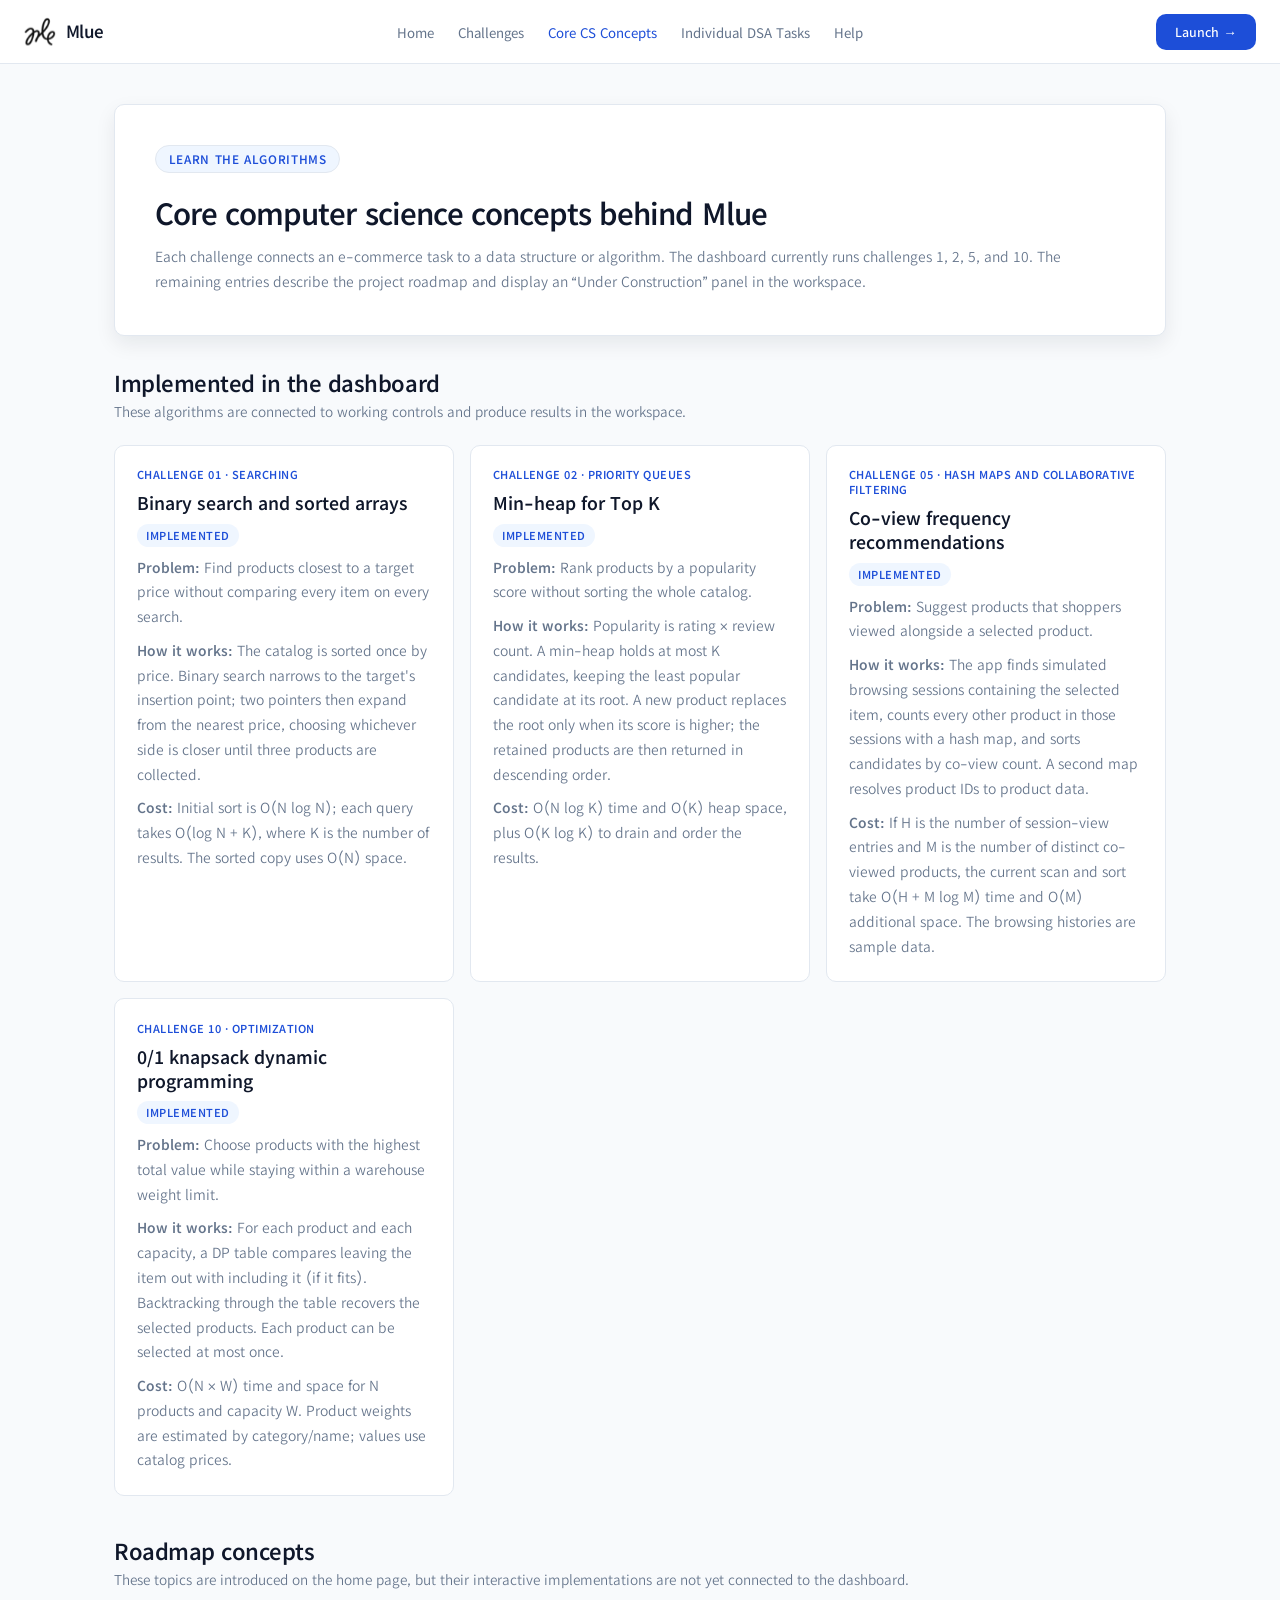
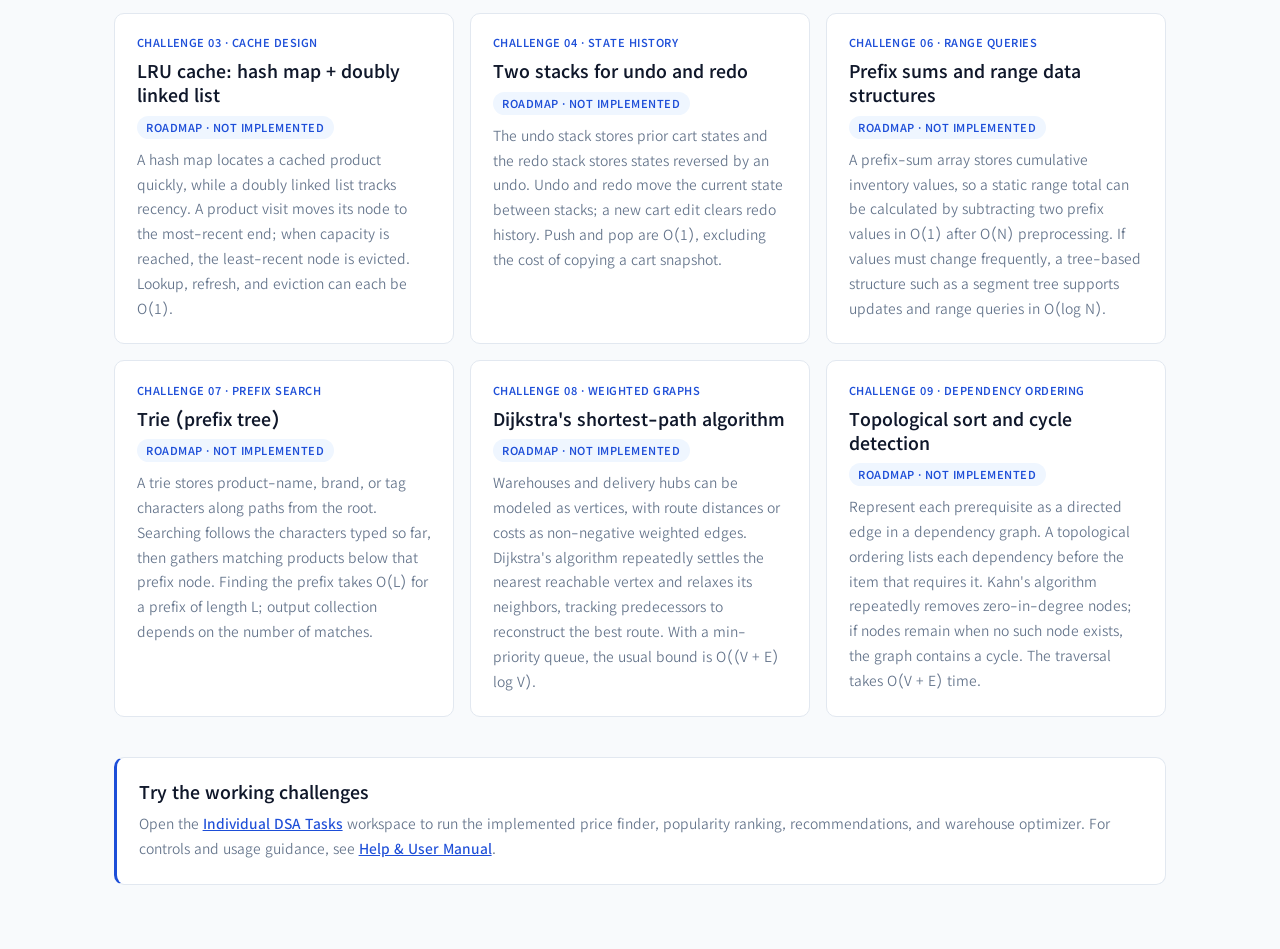
==== Mlue/coreConcept.html @ 13a2af2c "added some more stuff to make it better. like the core concept part, help, etc" ====
<!DOCTYPE html>
<html lang="en">
<head>
  <meta charset="UTF-8" />
  <meta name="viewport" content="width=device-width, initial-scale=1.0" />
  <meta name="description" content="Learn how data structures and algorithms support the Mlue e-commerce challenge dashboard." />
  <title>Core CS Concepts — Mlue</title>
  <link rel="stylesheet" href="css/style.css" />
  <link rel="stylesheet" href="css/styles.css" />
  <link rel="preconnect" href="https://fonts.googleapis.com">
  <link rel="preconnect" href="https://fonts.gstatic.com" crossorigin>
  <link href="https://fonts.googleapis.com/css2?family=Kedebideri:wght@400;500;600;700;800;900&display=swap" rel="stylesheet">
</head>
<body>
  <header class="app-header">
    <nav class="navbar">
      <div class="nav-brand">
        <span class="brand-icon">
          <svg width="34" height="31.2" viewBox="0 0 340 312" fill="none" xmlns="http://www.w3.org/2000/svg" xmlns:xlink="http://www.w3.org/1999/xlink">
            <rect width="340" height="312" fill="url(#pattern0_31_3)"/>
            <defs>
              <pattern id="pattern0_31_3" patternContentUnits="objectBoundingBox" width="1" height="1">
                <use xlink:href="#image0_31_3" transform="scale(0.00294118 0.00320513)"/>
              </pattern>
              <image id="image0_31_3" width="340" height="312" preserveAspectRatio="none" xlink:href="icons/logo.png"/>
            </defs>
          </svg>
        </span>
        <span class="brand-title">Mlue</span>
      </div>
      <ul class="nav-links">
        <li><a href="index.html" class="nav-link">Home</a></li>
        <li><a href="index.html#challenges-overview" class="nav-link">Challenges</a></li>
        <li><a href="coreConcept.html" class="nav-link active" aria-current="page">Core CS Concepts</a></li>
        <li><a href="index1.html" class="nav-link">Individual DSA Tasks</a></li>
        <li><a href="help.html" class="nav-link">Help</a></li>
      </ul>
      <div class="nav-actions">
        <a href="index1.html" class="btn-primary get-started-cta-nav">Launch →</a>
      </div>
    </nav>
  </header>

  <main class="info-page">
    <section class="info-hero">
      <span class="hero-badge">Learn the algorithms</span>
      <h1>Core computer science concepts behind Mlue</h1>
      <p>
        Each challenge connects an e-commerce task to a data structure or algorithm.
        The dashboard currently runs challenges 1, 2, 5, and 10. The remaining entries
        describe the project roadmap and display an “Under Construction” panel in the workspace.
      </p>
    </section>

    <section class="info-section">
      <div class="section-heading-wrap">
        <h2>Implemented in the dashboard</h2>
        <p>These algorithms are connected to working controls and produce results in the workspace.</p>
      </div>
      <div class="info-grid">
        <article class="info-card concept-card">
          <span class="concept-number">Challenge 01 · Searching</span>
          <h2>Binary search and sorted arrays</h2>
          <span class="status-tag">Implemented</span>
          <p><strong>Problem:</strong> Find products closest to a target price without comparing every item on every search.</p>
          <p><strong>How it works:</strong> The catalog is sorted once by price. Binary search narrows to the target's insertion point; two pointers then expand from the nearest price, choosing whichever side is closer until three products are collected.</p>
          <p><strong>Cost:</strong> Initial sort is O(N log N); each query takes O(log N + K), where K is the number of results. The sorted copy uses O(N) space.</p>
        </article>

        <article class="info-card concept-card">
          <span class="concept-number">Challenge 02 · Priority queues</span>
          <h2>Min-heap for Top K</h2>
          <span class="status-tag">Implemented</span>
          <p><strong>Problem:</strong> Rank products by a popularity score without sorting the whole catalog.</p>
          <p><strong>How it works:</strong> Popularity is rating × review count. A min-heap holds at most K candidates, keeping the least popular candidate at its root. A new product replaces the root only when its score is higher; the retained products are then returned in descending order.</p>
          <p><strong>Cost:</strong> O(N log K) time and O(K) heap space, plus O(K log K) to drain and order the results.</p>
        </article>

        <article class="info-card concept-card">
          <span class="concept-number">Challenge 05 · Hash maps and collaborative filtering</span>
          <h2>Co-view frequency recommendations</h2>
          <span class="status-tag">Implemented</span>
          <p><strong>Problem:</strong> Suggest products that shoppers viewed alongside a selected product.</p>
          <p><strong>How it works:</strong> The app finds simulated browsing sessions containing the selected item, counts every other product in those sessions with a hash map, and sorts candidates by co-view count. A second map resolves product IDs to product data.</p>
          <p><strong>Cost:</strong> If H is the number of session-view entries and M is the number of distinct co-viewed products, the current scan and sort take O(H + M log M) time and O(M) additional space. The browsing histories are sample data.</p>
        </article>

        <article class="info-card concept-card">
          <span class="concept-number">Challenge 10 · Optimization</span>
          <h2>0/1 knapsack dynamic programming</h2>
          <span class="status-tag">Implemented</span>
          <p><strong>Problem:</strong> Choose products with the highest total value while staying within a warehouse weight limit.</p>
          <p><strong>How it works:</strong> For each product and each capacity, a DP table compares leaving the item out with including it (if it fits). Backtracking through the table recovers the selected products. Each product can be selected at most once.</p>
          <p><strong>Cost:</strong> O(N × W) time and space for N products and capacity W. Product weights are estimated by category/name; values use catalog prices.</p>
        </article>
      </div>
    </section>

    <section class="info-section">
      <div class="section-heading-wrap">
        <h2>Roadmap concepts</h2>
        <p>These topics are introduced on the home page, but their interactive implementations are not yet connected to the dashboard.</p>
      </div>
      <div class="info-grid">
        <article class="info-card concept-card">
          <span class="concept-number">Challenge 03 · Cache design</span>
          <h2>LRU cache: hash map + doubly linked list</h2>
          <span class="status-tag">Roadmap · Not implemented</span>
          <p>A hash map locates a cached product quickly, while a doubly linked list tracks recency. A product visit moves its node to the most-recent end; when capacity is reached, the least-recent node is evicted. Lookup, refresh, and eviction can each be O(1).</p>
        </article>

        <article class="info-card concept-card">
          <span class="concept-number">Challenge 04 · State history</span>
          <h2>Two stacks for undo and redo</h2>
          <span class="status-tag">Roadmap · Not implemented</span>
          <p>The undo stack stores prior cart states and the redo stack stores states reversed by an undo. Undo and redo move the current state between stacks; a new cart edit clears redo history. Push and pop are O(1), excluding the cost of copying a cart snapshot.</p>
        </article>

        <article class="info-card concept-card">
          <span class="concept-number">Challenge 06 · Range queries</span>
          <h2>Prefix sums and range data structures</h2>
          <span class="status-tag">Roadmap · Not implemented</span>
          <p>A prefix-sum array stores cumulative inventory values, so a static range total can be calculated by subtracting two prefix values in O(1) after O(N) preprocessing. If values must change frequently, a tree-based structure such as a segment tree supports updates and range queries in O(log N).</p>
        </article>

        <article class="info-card concept-card">
          <span class="concept-number">Challenge 07 · Prefix search</span>
          <h2>Trie (prefix tree)</h2>
          <span class="status-tag">Roadmap · Not implemented</span>
          <p>A trie stores product-name, brand, or tag characters along paths from the root. Searching follows the characters typed so far, then gathers matching products below that prefix node. Finding the prefix takes O(L) for a prefix of length L; output collection depends on the number of matches.</p>
        </article>

        <article class="info-card concept-card">
          <span class="concept-number">Challenge 08 · Weighted graphs</span>
          <h2>Dijkstra's shortest-path algorithm</h2>
          <span class="status-tag">Roadmap · Not implemented</span>
          <p>Warehouses and delivery hubs can be modeled as vertices, with route distances or costs as non-negative weighted edges. Dijkstra's algorithm repeatedly settles the nearest reachable vertex and relaxes its neighbors, tracking predecessors to reconstruct the best route. With a min-priority queue, the usual bound is O((V + E) log V).</p>
        </article>

        <article class="info-card concept-card">
          <span class="concept-number">Challenge 09 · Dependency ordering</span>
          <h2>Topological sort and cycle detection</h2>
          <span class="status-tag">Roadmap · Not implemented</span>
          <p>Represent each prerequisite as a directed edge in a dependency graph. A topological ordering lists each dependency before the item that requires it. Kahn's algorithm repeatedly removes zero-in-degree nodes; if nodes remain when no such node exists, the graph contains a cycle. The traversal takes O(V + E) time.</p>
        </article>
      </div>
    </section>

    <section class="info-card info-callout">
      <h2>Try the working challenges</h2>
      <p>Open the <a href="index1.html">Individual DSA Tasks</a> workspace to run the implemented price finder, popularity ranking, recommendations, and warehouse optimizer. For controls and usage guidance, see <a href="help.html">Help &amp; User Manual</a>.</p>
    </section>
  </main>
</body>
</html>
---- Mlue/css/style.css ----
.nav-action-btn,
.btn-primary {
  color: var(--button);
}

/* --------------------------------------------------------------------------
   11. Get Started / Landing Page Styles
   -------------------------------------------------------------------------- */
.landing-container {
  max-width: 1200px;
  margin: 2.5rem auto 4rem;
  padding: 0 1.5rem;
  display: flex;
  flex-direction: column;
  gap: 3.5rem;
}

/* Hero Section */
.hero-card {
  background: var(--white);
  border: var(--surface-border);
  border-radius: var(--radius);
  padding: 3.5rem 2.5rem;
  text-align: center;
  box-shadow: var(--shadow);
  display: flex;
  flex-direction: column;
  align-items: center;
}

.hero-badge {
  background: var(--button-bg);
  color: var(--button);
  font-size: 0.8rem;
  font-weight: 700;
  padding: 0.3rem 0.8rem;
  border-radius: 9999px;
  border: var(--surface-border);
  text-transform: uppercase;
  letter-spacing: 0.05em;
  margin-bottom: 1.25rem;
}

.hero-title {
  font-size: 2.35rem;
  font-weight: 800;
  color: var(--text);
  line-height: 1.25;
  max-width: 820px;
  letter-spacing: -0.03em;
  margin-bottom: 1.25rem;
}

.hero-subtitle {
  font-size: 1.05rem;
  line-height: 1.6;
  color: var(--light-text);
  max-width: 720px;
  margin-bottom: 2rem;
}

.hero-cta-group {
  display: flex;
  gap: 1rem;
  flex-wrap: wrap;
  justify-content: center;
  margin-bottom: 2.5rem;
}

.hero-btn {
  display: inline-flex;
  align-items: center;
  justify-content: center;
  text-decoration: none;
  font-size: 0.95rem;
  padding: 0.75rem 1.5rem;
}

.btn-secondary {
  background: var(--white);
  border: 1px solid var(--border);
  color: var(--dark-text);
  border-radius: var(--radius);
  font-weight: 600;
  transition: all 0.15s ease;
}

.btn-secondary:hover {
  background: var(--background);
  border-color: var(--border);
}

.get-started-cta-nav {
  text-decoration: none;
  font-size: 0.85rem;
  padding: 0.45rem 0.9rem;
}

/* Stats Row */
.hero-stats-row {
  display: flex;
  align-items: center;
  justify-content: center;
  gap: 2rem;
  padding-top: 2rem;
  border-top: var(--surface-border);
  width: 100%;
  max-width: 600px;
}

.stat-item {
  display: flex;
  flex-direction: column;
  gap: 0.2rem;
}

.stat-num {
  font-size: 1.5rem;
  font-weight: 800;
  color: var(--button);
}

.stat-label {
  font-size: 0.75rem;
  font-weight: 600;
  text-transform: uppercase;
  letter-spacing: 0.04em;
  color: var(--light-text);
}

.stat-divider {
  width: 1px;
  height: 35px;
  background-color: var(--border);
}

/* Section Headings */
.section-heading-wrap {
  margin-bottom: 1.5rem;
}

.section-heading-wrap h2 {
  font-size: 1.5rem;
  color: var(--text);
  letter-spacing: -0.02em;
}

.section-heading-wrap p {
  font-size: 0.92rem;
  color: var(--light-text);
  margin-top: 0.25rem;
}

/* Principles Grid */
.principles-grid {
  display: grid;
  grid-template-columns: repeat(auto-fit, minmax(280px, 1fr));
  gap: 1.25rem;
}

.principle-card {
  background: var(--white);
  border-left: 3px solid var(--button);
  border-radius: var(--radius);
  padding: 1.5rem;
  position: relative;
}

.principle-num {
  font-size: 0.85rem;
  font-weight: 700;
  color: var(--button);
  margin-bottom: 0.6rem;
}

.principle-card h3 {
  font-size: 1.05rem;
  color: var(--text);
  margin-bottom: 0.5rem;
}

.principle-card p {
  font-size: 0.88rem;
  line-height: 1.55;
  color: var(--light-text);
}

/* Challenge Preview Grid */
.challenge-preview-grid {
  display: grid;
  grid-template-columns: repeat(auto-fit, minmax(260px, 1fr));
  gap: 1rem;
}

.preview-card {
  background: var(--white);
  border: var(--surface-border);
  border-radius: var(--radius);
  padding: 1.2rem;
  display: flex;
  flex-direction: column;
  gap: 0.5rem;
  transition: transform 0.15s ease, border-color 0.15s ease;
}

.preview-card:hover {
  transform: translateY(-2px);
  border-color: var(--button);
}

.preview-top {
  display: flex;
  justify-content: space-between;
  align-items: center;
}

.preview-index {
  font-size: 0.75rem;
  font-weight: 700;
  color: var(--light-text);
}

.preview-badge {
  font-size: 0.72rem;
  font-weight: 600;
  background: var(--background);
  color: var(--dark-text);
  padding: 0.15rem 0.5rem;
  border-radius: 4px;
  border: var(--surface-border);
}

.preview-card h4 {
  font-size: 0.95rem;
  color: var(--text);
  margin-top: 0.1rem;
}

.preview-card p {
  font-size: 0.82rem;
  color: var(--light-text);
  line-height: 1.45;
}

/* Banner CTA */
.banner-cta {
  background: var(--white);
  border: var(--surface-border);
  border-radius: var(--radius);
  padding: 3rem 2rem;
  text-align: center;
  box-shadow: var(--shadow);
  display: flex;
  flex-direction: column;
  align-items: center;
  gap: 1rem;
}

.banner-cta h2 {
  font-size: 1.7rem;
  letter-spacing: -0.02em;
}

.banner-cta p {
  color: var(--light-text);
  max-width: 580px;
  font-size: 0.95rem;
  margin-bottom: 0.5rem;
}

#challenges-overview {
  scroll-margin-top: 6rem;
}

/* --------------------------------------------------------------------------
   12. Help & Core Concepts Pages
   -------------------------------------------------------------------------- */
.info-page {
  max-width: 1100px;
  margin: 2.5rem auto 4rem;
  padding: 0 1.5rem;
  user-select: text;
}

.info-hero {
  background: var(--white);
  border: var(--surface-border);
  border-radius: var(--radius);
  box-shadow: var(--shadow);
  padding: 2.5rem;
  margin-bottom: 2rem;
}

.info-hero .hero-badge {
  display: inline-block;
}

.info-hero h1 {
  max-width: 800px;
  font-size: 2rem;
  line-height: 1.25;
  letter-spacing: -0.03em;
  margin-bottom: 0.75rem;
}

.info-hero p,
.info-card p,
.info-card li {
  color: var(--light-text);
  font-size: 0.94rem;
  line-height: 1.65;
}

.info-section {
  margin-bottom: 2.5rem;
  scroll-margin-top: 6rem;
}

.info-grid {
  display: grid;
  grid-template-columns: repeat(auto-fit, minmax(260px, 1fr));
  gap: 1rem;
}

.info-card {
  background: var(--white);
  border: var(--surface-border);
  border-radius: var(--radius);
  padding: 1.35rem;
}

.info-card h2,
.info-card h3 {
  color: var(--text);
  font-size: 1.05rem;
  margin-bottom: 0.55rem;
}

.info-card h2 {
  font-size: 1.2rem;
}

.info-card ul,
.info-card ol {
  padding-left: 1.25rem;
  margin-top: 0.55rem;
}

.info-card li + li {
  margin-top: 0.35rem;
}

.concept-card {
  display: flex;
  flex-direction: column;
  gap: 0.55rem;
}

.concept-card h2 {
  margin: 0;
}

.concept-number,
.status-tag {
  color: var(--button);
  font-size: 0.75rem;
  font-weight: 700;
  letter-spacing: 0.04em;
  text-transform: uppercase;
}

.status-tag {
  align-self: flex-start;
  background: var(--button-bg);
  border-radius: 9999px;
  padding: 0.25rem 0.6rem;
}

.info-card code {
  color: var(--text);
  font-size: 0.88rem;
  font-weight: 600;
}

.info-card a {
  color: var(--button);
  font-weight: 600;
}

.info-callout {
  border-left: 3px solid var(--button);
}

@media (max-width: 600px) {
  .hero-title {
    font-size: 1.8rem;
  }
  .hero-stats-row {
    flex-direction: column;
    gap: 1rem;
  }
  .stat-divider {
    display: none;
  }

  .info-page {
    margin-top: 1.5rem;
    padding: 0 1rem;
  }

  .info-hero {
    padding: 1.5rem;
  }

  .info-hero h1 {
    font-size: 1.65rem;
  }
}
---- Mlue/css/styles.css ----
/* ==========================================================================
   TABLE OF CONTENTS
   --------------------------------------------------------------------------
   1. Design System & Variables
   2. Base & Reset
   3. Global Header & Navigation (.app-header, .nav-brand, .brand-icon)
   4. Page Layout (.main-content)
   5. Challenge Switcher Sidebar (.challenge-sidebar, .challenge-tabs)
   6. Workspace Area & General UI Components
      - Workspace Shell (.workspace-area, .panel-header)
      - Form Elements & Search Bars (.search-bar-card, .btn-primary)
      - Product Display Grid & Cards (.product-grid, .product-card)
   7. DSA Explanation Accordion & Complexity Tables
   8. Feature-Specific Components
      - Top K Popular Feature (.popular-card, .rank-badge)
      - Personalized Recommendations (.rec-card, .searchable-select-wrapper)
      - Empty & Placeholder States (.empty-state-card)
   9. Helper & Utility Classes (.hidden)
   10. Media Queries / Responsiveness
   ========================================================================== */

/* --------------------------------------------------------------------------
   1. Design System & Variables
   -------------------------------------------------------------------------- */
:root {
  /* Button and hover */
  --button: #1d4ed8;
  --button-bg: #eff6ff;

  /* Text of 3 types */
  --text: #0f172a;
  --dark-text: #334155;
  --light-text: #64748b;

  /* Main Background */
  --background: #f8fafc;

  /* Card, Form, and Border */
  --white: #ffffff;
  --border: #e2e8f0;
  --card-border: #bfdbfe;

  --surface-border: 1px solid var(--border);
  --radius: 10px;
  --shadow: 0 8px 20px rgba(15, 23, 42, 0.08);
}

/* --------------------------------------------------------------------------
   2. Base & Reset
   -------------------------------------------------------------------------- */
* {
  box-sizing: border-box;
  margin: 0;
  padding: 0;
}

body,
button,
input,
select,
textarea {
  user-select: none;
  font-family: 'Kedebideri', sans-serif;
}

body {
  background-color: var(--background);
  color: var(--text);
  min-height: 100vh;
}

/* --------------------------------------------------------------------------
   3. Global Header & Navigation
   -------------------------------------------------------------------------- */
.app-header {
  position: sticky;
  top: 0;
  z-index: 100;
  background-color: var(--white);
  border-bottom: 1px solid var(--border);
}

.navbar {
  max-width: 1400px;
  margin: 0 auto;
  display: flex;
  align-items: center;
  justify-content: space-between;
  padding: 0.85rem 1.5rem;
}

/* Brand & Logo styling */
.nav-brand {
  display: flex;
  align-items: center;
  gap: 0.6rem;
  font-weight: 700;
  font-size: 1.15rem;
}

.brand-icon {
  display: inline-flex;
  align-items: center;
  justify-content: center;
}

/* Constrain and scale the brand logo SVG smoothly */
.brand-icon svg {
  display: block;
  width: 32px;
  height: auto;
  max-height: 32px;
}

.brand-title {
  color: var(--text);
  letter-spacing: -0.02em;
}

/* Navigation links */
.nav-links {
  display: flex;
  list-style: none;
  gap: 1.5rem;
}

.nav-link {
  text-decoration: none;
  color: var(--light-text);
  font-weight: 500;
  font-size: 0.9rem;
  transition: color 0.2s;
}

.nav-link:hover,
.nav-link.active {
  color: var(--button);
  transition: all 0.15s ease-in-out;
}

/* Right-side cart button & notification badge */
.nav-actions {
  display: flex;
  align-items: center;
}

.nav-action-btn,
.btn-primary {
  border-radius: var(--radius);
  font-weight: 600;
  cursor: pointer;
  font-family: inherit;
}

.nav-action-btn {
  background: var(--button-bg);
  border: var(--surface-border);
  padding: 0.45rem 0.8rem;
  display: flex;
  align-items: center;
  gap: 0.4rem;
}

.badge {
  background: var(--button);
  color: white;
  font-size: 0.75rem;
  padding: 0.1rem 0.4rem;
  border-radius: 9999px;
}

/* --------------------------------------------------------------------------
   4. Page Layout
   -------------------------------------------------------------------------- */
.main-content {
  max-width: 1400px;
  margin: 1.5rem auto;
  padding: 0 1.5rem;
  display: grid;
  grid-template-columns: 260px 1fr;
  gap: 2rem;
  align-items: start;
}

/* --------------------------------------------------------------------------
   5. Challenge Switcher Sidebar
   -------------------------------------------------------------------------- */
.challenge-sidebar,
.workspace-area {
  background: var(--white);
  border: var(--surface-border);
  border-radius: var(--radius);
}

.challenge-sidebar {
  padding: 1rem;
}

.challenge-switcher-header {
  display: flex;
  justify-content: space-between;
  align-items: center;
  margin-bottom: 0.85rem;
}

.switcher-label {
  font-weight: 700;
  font-size: 0.85rem;
  text-transform: uppercase;
  color: var(--light-text);
  letter-spacing: 0.04em;
}

.progress-pill {
  font-size: 0.75rem;
  background: var(--background);
  padding: 0.15rem 0.5rem;
  border-radius: var(--radius);
  border: 1px solid var(--border);
}

.challenge-tabs {
  display: flex;
  flex-direction: column;
  gap: 0.35rem;
}

.challenge-pill {
  display: flex;
  align-items: center;
  gap: 0.75rem;
  width: 100%;
  padding: 0.65rem 0.75rem;
  border: 1px solid transparent;
  background: transparent;
  border-radius: var(--radius);
  font-size: 0.9rem;
  font-weight: 500;
  color: var(--light-text);
  cursor: pointer;
  text-align: left;
  transition: all 0.15s ease-in-out;
  font-family: inherit;
}

.challenge-pill:hover {
  background-color: var(--background);
  color: var(--text-main);
}

.challenge-pill.active {
  background-color: var(--button-bg);
  border-color: var(--card-border);
  color: var(--button);
  font-weight: 600;
}

.pill-number {
  font-size: 0.75rem;
  opacity: 0.7;
}

/* --------------------------------------------------------------------------
   7. DSA Explanation Accordion & Complexity Tables
   -------------------------------------------------------------------------- */
.dsa-explanation-card {
  border: var(--surface-border);
  border-radius: 8px;
  margin-bottom: 1.5rem;
  overflow: hidden;
  transition: border-color 0.2s;
}

.dsa-explanation-card[open] {
  border-color: var(--card-border);
  background-color: var(--white);
}

.explanation-summary {
  list-style: none;
  display: flex;
  justify-content: space-between;
  align-items: center;
  padding: 0.85rem 1.1rem;
  cursor: pointer;
  user-select: none;
  background-color: #f1f5f9;
  font-size: 0.9rem;
}

.explanation-summary::-webkit-details-marker {
  display: none;
}

.explanation-summary:hover {
  background-color: var(--border);
}

.summary-left {
  display: flex;
  align-items: center;
  gap: 0.5rem;
}

.toggle-indicator {
  font-size: 0.75rem;
  color: #475569;
  transition: transform 0.2s ease;
}

.dsa-explanation-card[open] .toggle-indicator {
  transform: rotate(180deg);
}

.explanation-content {
  padding: 1.25rem;
  border-top: var(--surface-border);
  font-size: 0.88rem;
  line-height: 1.5;
}

.explanation-grid {
  display: grid;
  grid-template-columns: 2fr 1fr;
  gap: 1.25rem;
  margin-bottom: 1rem;
}

.explanation-block h4 {
  font-size: 0.82rem;
  text-transform: uppercase;
  letter-spacing: 0.04em;
  color: #475569;
  margin-bottom: 0.35rem;
}

/* Comparison Complexity Table */
.complexity-table-wrapper {
  overflow-x: auto;
  margin-top: 0.5rem;
}

.complexity-table {
  width: 100%;
  border-collapse: collapse;
  font-size: 0.82rem;
  text-align: left;
}

.complexity-table th {
  background-color: #f1f5f9;
  color: #475569;
  font-weight: 600;
  padding: 0.5rem 0.75rem;
  border-bottom: var(--surface-border);
}

.complexity-table td {
  padding: 0.55rem 0.75rem;
  border-bottom: var(--surface-border);
}

.complexity-table code {
  background-color: #f1f5f9;
  padding: 0.15rem 0.35rem;
  border-radius: 4px;
  font-size: 0.8rem;
}

/* --------------------------------------------------------------------------
   8. Feature-Specific Components
   -------------------------------------------------------------------------- */
/* Challenge: 1 Price Finder */
.workspace-area {
  padding: 1.5rem;
  min-height: 480px;
}

/* Section Header */
.panel-header {
  display: flex;
  justify-content: space-between;
  align-items: flex-start;
  margin-bottom: 1.25rem;
  padding-bottom: 1rem;
  border-bottom: 1px solid var(--border);
}

.panel-desc {
  font-size: 0.9rem;
  color: var(--light-text);
  margin-top: 0.25rem;
}

.complexity-badge {
  background: var(--white);
  border: 1px solid var(--border);
  font-size: 0.75rem;
  font-weight: 600;
  padding: 0.3rem 0.6rem;
  border-radius: var(--radius);
  color: var(--dark-text);
}

/* Search Bar & Controls Bar */
.search-bar-card {
  background: var(--background);
  padding: 1rem;
  border-radius: var(--radius);
  margin-bottom: 1.5rem;
}

.input-inline {
  display: flex;
  gap: 0.5rem;
  margin-top: 0.5rem;
}

.input-inline input,
.dropdown-select,
.searchable-input {
  padding: 0.6rem 0.8rem;
  border: var(--surface-border);
  border-radius: var(--radius);
  font-size: 0.95rem;
  background-color: var(--white);
  font-family: inherit;
}

.input-inline input,
.searchable-input {
  flex: 1;
}

.btn-primary {
  padding: 0.6rem 1.2rem;
  background: var(--button);
  color: white;
  border: none;
  transition: background-color 0.15s ease;
}

.btn-primary:hover {
  background: var(--button);
}

.dropdown-select {
  cursor: pointer;
}

/* Product Cards & Grid Container */
.product-grid {
  display: grid;
  grid-template-columns: repeat(auto-fill, minmax(220px, 1fr));
  gap: 1rem;
}

.product-card {
  background: var(--white);
  border: 1px solid var(--border);
  border-radius: 8px;
  padding: 1rem;
  display: flex;
  flex-direction: column;
  gap: 0.4rem;
  border-top: 3px solid var(--button);
  position: relative;
}

   /* Challenge 2: Top K Popular Products */

.rank-badge {
  position: absolute;
  top: 0.75rem;
  right: 0.75rem;
  background: var(--button);
  color: var(--white);
  font-weight: 700;
  font-size: 0.8rem;
  padding: 0.2rem 0.5rem;
  border-radius: 4px;
}

.popularity-metric {
  font-size: 0.82rem;
  color: #b45309;
  background: #fef3c7;
  padding: 0.25rem 0.5rem;
  border-radius: 4px;
  width: fit-content;
  margin-top: 0.25rem;
}

/* Challenge 5: Personalized Recommendations */

.rec-badge {
  font-size: 0.72rem;
  background: var(--button-bg);
  color: var(--text);
  border: 1px solid var(--border);
  padding: 0.2rem 0.45rem;
  border-radius: var(--radius);
  width: fit-content;
  font-weight: 600;
  margin-bottom: 0.25rem;
}

.frequency-indicator {
  font-size: 0.8rem;
  color: var(--light-text);
  background: var(--background);
  padding: 0.3rem 0.5rem;
  border-radius: 4px;
  margin-top: 0.25rem;
}

/* Searchable Combobox / Typeahead */
.searchable-select-wrapper {
  position: relative;
  flex: 1;
}

.searchable-input {
  width: 100%;
  outline: none;
  transition: border-color 0.2s ease, box-shadow 0.2s ease;
}

.searchable-input:focus {
  border-color: var(--button);
  box-shadow: 0 0 0 2px rgba(37, 99, 235, 0.15);
}

.searchable-dropdown-list {
  position: absolute;
  top: calc(100% + 4px);
  left: 0;
  right: 0;
  background: var(--white);
  border: var(--surface-border);
  border-radius: var(--radius);
  box-shadow: var(--shadow);
  max-height: 220px;
  overflow-y: auto;
  z-index: 50;
  list-style: none;
  padding: 0.35rem 0;
  margin: 0;
}

.searchable-dropdown-item {
  padding: 0.55rem 0.85rem;
  font-size: 0.88rem;
  cursor: pointer;
  display: flex;
  justify-content: space-between;
  align-items: center;
  transition: background-color 0.15s ease;
}

.searchable-dropdown-item:hover,
.searchable-dropdown-item.highlighted {
  background-color: var(--button-bg);
  color: var(--button);
}

.searchable-dropdown-item .item-price {
  font-size: 0.8rem;
  color: var(--light-text);
  margin-left: 0.5rem;
}

.searchable-empty-item {
  padding: 0.75rem;
  text-align: center;
  font-size: 0.85rem;
  color: var(--light-text);
}

/* Challenge 10 Knapsack Styles */
.knapsack-metrics-grid {
  display: grid;
  grid-template-columns: repeat(auto-fit, minmax(180px, 1fr));
  gap: 1rem;
  margin-bottom: 1.5rem;
}

.knapsack-stat-card {
  background: var(--bg-main);
  border: 1px solid var(--border);
  padding: 1rem;
  border-radius: 8px;
  display: flex;
  flex-direction: column;
  gap: 0.25rem;
}

.stat-label {
  font-size: 0.8rem;
  text-transform: uppercase;
  color: var(--text-muted);
  font-weight: 600;
  letter-spacing: 0.03em;
}

.stat-val {
  font-size: 1.35rem;
  color: var(--text-main);
}

.stat-val.text-primary {
  color: var(--primary);
}

.subsection-title {
  font-size: 1.05rem;
  margin-bottom: 1rem;
  color: var(--text-main);
}

.knapsack-item-card {
  border-top: 3px solid var(--button);
  position: relative;
}

.knapsack-badge {
  position: absolute;
  top: 0.75rem;
  right: 0.75rem;
  background-color: var(--button-bg);
  color: var(--button);
  border: 1px solid var(--card-border);
  font-size: 0.75rem;
  font-weight: 600;
  padding: 0.2rem 0.5rem;
  border-radius: 4px;
}

.weight-metric {
  font-size: 0.85rem;
  color: var(--text-muted);
  background: var(--bg-main);
  padding: 0.25rem 0.5rem;
  border-radius: 4px;
  width: fit-content;
  margin-top: 0.25rem;
}

/* Fallback & Under-Construction State */
.empty-state-card {
  display: flex;
  flex-direction: column;
  align-items: center;
  justify-content: center;
  text-align: center;
  padding: 4rem 2rem;
  background-color: var(--white);
  border: 1px dashed var(--border);
  border-radius: var(--radius);
  margin: 1rem 0;
}

.empty-state-icon {
  font-size: 3rem;
  margin-bottom: 1rem;
}

.empty-state-card h3 {
  font-size: 1.3rem;
  color: var(--text);
  margin-bottom: 0.5rem;
}

.empty-state-card p {
  color: var(--light-text);
  max-width: 480px;
  font-size: 0.95rem;
  line-height: 1.5;
  margin-bottom: 1.5rem;
}

.empty-state-meta {
  display: flex;
  gap: 0.5rem;
}

.meta-tag {
  background: var(--background);
  border: 1px solid var(--border);
  font-size: 0.75rem;
  padding: 0.25rem 0.6rem;
  border-radius: 4px;
  color: var(--light-text);
}

/* --------------------------------------------------------------------------
   9. Helper & Utility Classes
   -------------------------------------------------------------------------- */
.hidden {
  display: none !important;
}

/* --------------------------------------------------------------------------
   10. Media Queries / Responsiveness
   -------------------------------------------------------------------------- */
@media (max-width: 860px) {
  .main-content {
    grid-template-columns: 1fr;
  }

  .challenge-tabs {
    flex-direction: row;
    overflow-x: auto;
    padding-bottom: 0.5rem;
  }

  .explanation-grid {
    grid-template-columns: 1fr;
  }
}
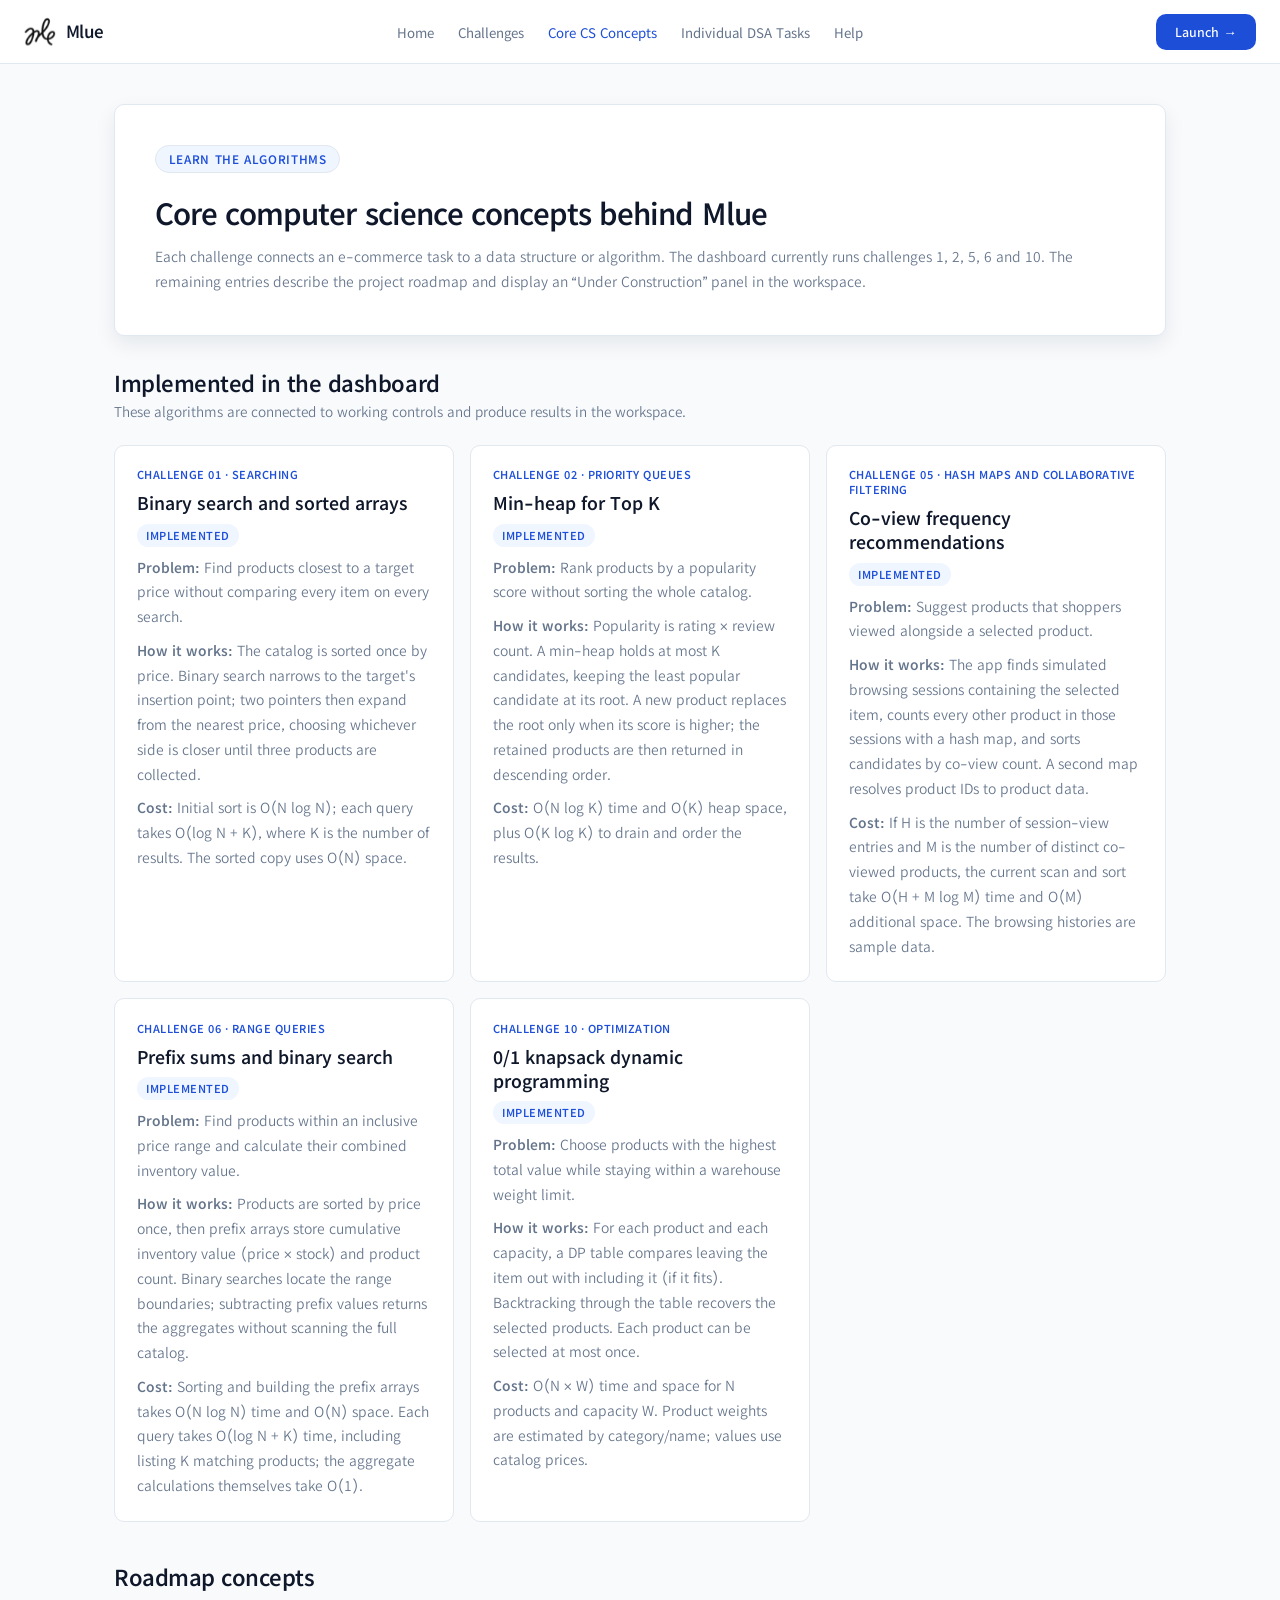
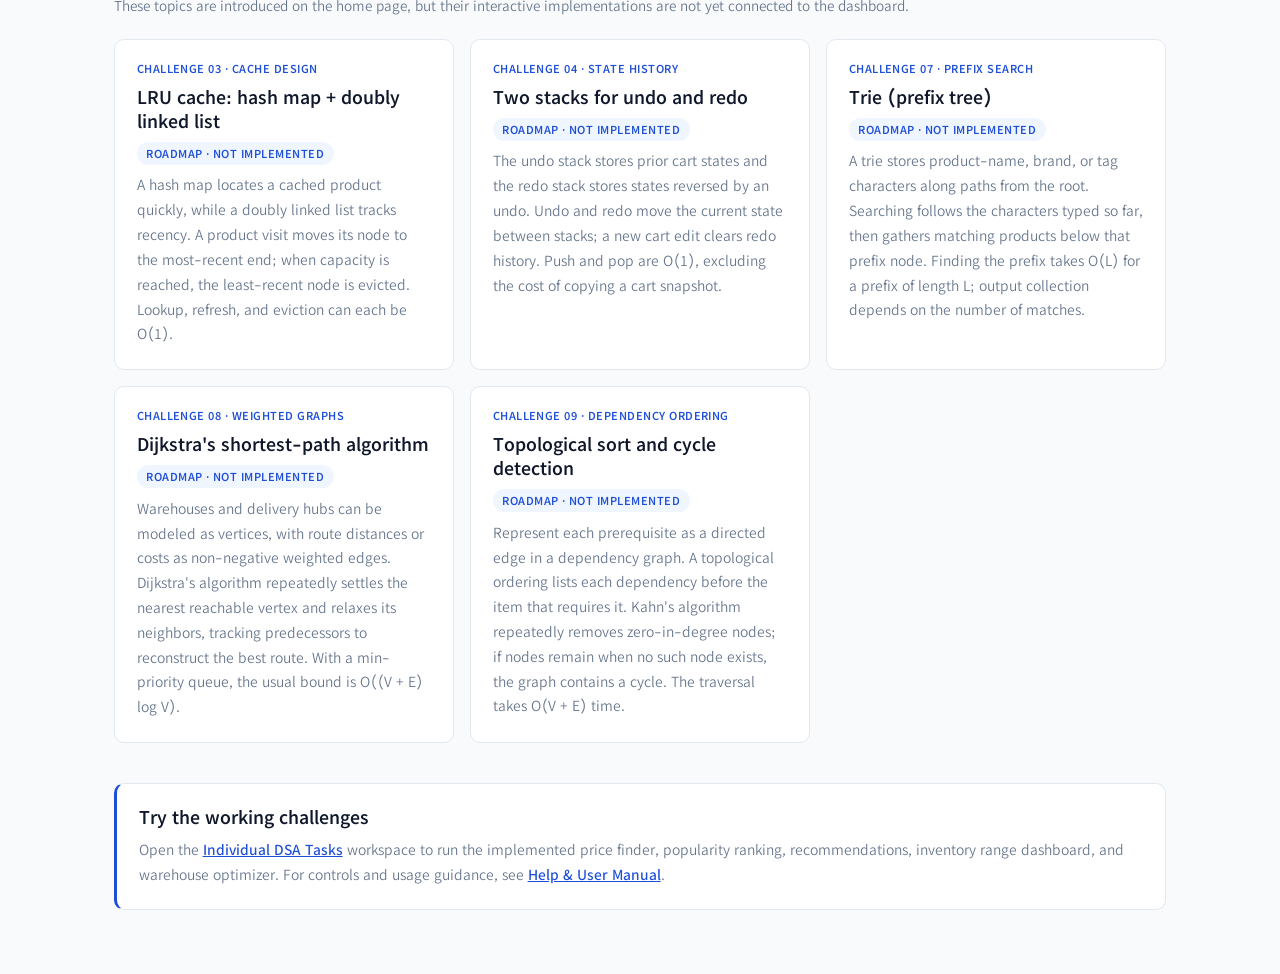
==== commit a6a030e7: "added the inventory range function and fixed the mobile styles" ====
--- a/Mlue/coreConcept.html
+++ b/Mlue/coreConcept.html
@@ -7,6 +7,8 @@
   <title>Core CS Concepts — Mlue</title>
   <link rel="stylesheet" href="css/style.css" />
   <link rel="stylesheet" href="css/styles.css" />
+  <link rel="stylesheet" href="css/styleMobile.css" />
+  <link rel="stylesheet" href="css/stylesMobile.css" />
   <link rel="preconnect" href="https://fonts.googleapis.com">
   <link rel="preconnect" href="https://fonts.gstatic.com" crossorigin>
   <link href="https://fonts.googleapis.com/css2?family=Kedebideri:wght@400;500;600;700;800;900&display=swap" rel="stylesheet">
@@ -47,7 +49,7 @@
       <h1>Core computer science concepts behind Mlue</h1>
       <p>
         Each challenge connects an e-commerce task to a data structure or algorithm.
-        The dashboard currently runs challenges 1, 2, 5, and 10. The remaining entries
+        The dashboard currently runs challenges 1, 2, 5, 6 and 10. The remaining entries
         describe the project roadmap and display an “Under Construction” panel in the workspace.
       </p>
     </section>
@@ -86,6 +88,15 @@
         </article>
 
         <article class="info-card concept-card">
+          <span class="concept-number">Challenge 06 · Range queries</span>
+          <h2>Prefix sums and binary search</h2>
+          <span class="status-tag">Implemented</span>
+          <p><strong>Problem:</strong> Find products within an inclusive price range and calculate their combined inventory value.</p>
+          <p><strong>How it works:</strong> Products are sorted by price once, then prefix arrays store cumulative inventory value (price × stock) and product count. Binary searches locate the range boundaries; subtracting prefix values returns the aggregates without scanning the full catalog.</p>
+          <p><strong>Cost:</strong> Sorting and building the prefix arrays takes O(N log N) time and O(N) space. Each query takes O(log N + K) time, including listing K matching products; the aggregate calculations themselves take O(1).</p>
+        </article>
+
+        <article class="info-card concept-card">
           <span class="concept-number">Challenge 10 · Optimization</span>
           <h2>0/1 knapsack dynamic programming</h2>
           <span class="status-tag">Implemented</span>
@@ -117,13 +128,6 @@
         </article>
 
         <article class="info-card concept-card">
-          <span class="concept-number">Challenge 06 · Range queries</span>
-          <h2>Prefix sums and range data structures</h2>
-          <span class="status-tag">Roadmap · Not implemented</span>
-          <p>A prefix-sum array stores cumulative inventory values, so a static range total can be calculated by subtracting two prefix values in O(1) after O(N) preprocessing. If values must change frequently, a tree-based structure such as a segment tree supports updates and range queries in O(log N).</p>
-        </article>
-
-        <article class="info-card concept-card">
           <span class="concept-number">Challenge 07 · Prefix search</span>
           <h2>Trie (prefix tree)</h2>
           <span class="status-tag">Roadmap · Not implemented</span>
@@ -148,7 +152,7 @@
 
     <section class="info-card info-callout">
       <h2>Try the working challenges</h2>
-      <p>Open the <a href="index1.html">Individual DSA Tasks</a> workspace to run the implemented price finder, popularity ranking, recommendations, and warehouse optimizer. For controls and usage guidance, see <a href="help.html">Help &amp; User Manual</a>.</p>
+      <p>Open the <a href="index1.html">Individual DSA Tasks</a> workspace to run the implemented price finder, popularity ranking, recommendations, inventory range dashboard, and warehouse optimizer. For controls and usage guidance, see <a href="help.html">Help &amp; User Manual</a>.</p>
     </section>
   </main>
 </body>
--- a/Mlue/css/style.css
+++ b/Mlue/css/style.css
@@ -390,29 +390,3 @@
 .info-callout {
   border-left: 3px solid var(--button);
 }
-
-@media (max-width: 600px) {
-  .hero-title {
-    font-size: 1.8rem;
-  }
-  .hero-stats-row {
-    flex-direction: column;
-    gap: 1rem;
-  }
-  .stat-divider {
-    display: none;
-  }
-
-  .info-page {
-    margin-top: 1.5rem;
-    padding: 0 1rem;
-  }
-
-  .info-hero {
-    padding: 1.5rem;
-  }
-
-  .info-hero h1 {
-    font-size: 1.65rem;
-  }
-}
--- a/Mlue/css/styles.css
+++ b/Mlue/css/styles.css
@@ -577,6 +577,69 @@
   color: var(--light-text);
 }
 
+/* Challenge 6: Inventory Range Styles */
+.inventory-inputs-grid {
+  display: grid;
+  grid-template-columns: 1fr 1fr auto;
+  gap: 1rem;
+  align-items: flex-end;
+}
+
+.inventory-inputs-grid label {
+  display: block;
+  font-size: 0.88rem;
+  margin-bottom: 0.35rem;
+  color: var(--text);
+}
+
+.inventory-inputs-grid input {
+  width: 100%;
+  padding: 0.6rem 0.8rem;
+  border: var(--surface-border);
+  border-radius: var(--radius);
+  font-size: 0.95rem;
+  background-color: var(--white);
+  font-family: inherit;
+}
+
+.inventory-btn-wrapper {
+  display: flex;
+}
+
+.inventory-card {
+  border-top: 3px solid #0284c7;
+  position: relative;
+}
+
+.inventory-stock-badge {
+  position: absolute;
+  top: 0.75rem;
+  right: 0.75rem;
+  background-color: #f0f9ff;
+  color: #0369a1;
+  border: 1px solid #bae6fd;
+  font-size: 0.75rem;
+  font-weight: 600;
+  padding: 0.2rem 0.5rem;
+  border-radius: 4px;
+}
+
+.inventory-val-metric {
+  font-size: 0.82rem;
+  color: #0369a1;
+  background: #f0f9ff;
+  padding: 0.25rem 0.5rem;
+  border-radius: 4px;
+  width: fit-content;
+  margin-top: 0.25rem;
+}
+
+@media (max-width: 640px) {
+  .inventory-inputs-grid {
+    grid-template-columns: 1fr;
+  }
+}
+
 /* Challenge 10 Knapsack Styles */
 .knapsack-metrics-grid {
   display: grid;
@@ -699,22 +762,3 @@
 .hidden {
   display: none !important;
 }
-
-/* --------------------------------------------------------------------------
-   10. Media Queries / Responsiveness
-   -------------------------------------------------------------------------- */
-@media (max-width: 860px) {
-  .main-content {
-    grid-template-columns: 1fr;
-  }
-
-  .challenge-tabs {
-    flex-direction: row;
-    overflow-x: auto;
-    padding-bottom: 0.5rem;
-  }
-
-  .explanation-grid {
-    grid-template-columns: 1fr;
-  }
-}
--- a/Mlue/css/styleMobile.css
+++ b/Mlue/css/styleMobile.css
@@ -0,0 +1,55 @@
+@media (max-width: 600px) {
+  .landing-container {
+    margin: 1.5rem auto 3rem;
+    padding: 0 1rem;
+    gap: 2rem;
+  }
+
+  .hero-card {
+    padding: 2rem 1.25rem;
+  }
+
+  .hero-title {
+    font-size: 1.8rem;
+  }
+
+  .hero-cta-group {
+    width: 100%;
+    margin-bottom: 2rem;
+  }
+
+  .hero-btn {
+    width: 100%;
+  }
+
+  .hero-stats-row {
+    display: grid;
+    grid-template-columns: repeat(3, minmax(0, 1fr));
+    gap: 0.5rem;
+  }
+
+  .stat-divider {
+    display: none;
+  }
+
+  .stat-num {
+    font-size: 1.2rem;
+  }
+
+  .stat-label {
+    font-size: 0.65rem;
+  }
+
+  .info-page {
+    margin: 1.5rem auto 3rem;
+    padding: 0 1rem;
+  }
+
+  .info-hero {
+    padding: 1.5rem;
+  }
+
+  .info-hero h1 {
+    font-size: 1.65rem;
+  }
+}
--- a/Mlue/css/stylesMobile.css
+++ b/Mlue/css/stylesMobile.css
@@ -0,0 +1,96 @@
+@media (max-width: 860px) {
+  .navbar {
+    flex-wrap: wrap;
+    row-gap: 0.75rem;
+  }
+
+  .nav-links {
+    order: 3;
+    flex: 1 0 100%;
+    justify-content: center;
+    flex-wrap: wrap;
+    gap: 0.65rem 1rem;
+  }
+
+  .nav-actions {
+    margin-left: auto;
+  }
+
+  .main-content {
+    grid-template-columns: minmax(0, 1fr);
+  }
+
+  .challenge-sidebar,
+  .workspace-area {
+    min-width: 0;
+  }
+
+  .challenge-tabs {
+    flex-direction: row;
+    overflow-x: auto;
+    padding-bottom: 0.5rem;
+  }
+
+  .explanation-grid {
+    grid-template-columns: 1fr;
+  }
+}
+
+@media (max-width: 600px) {
+  .navbar {
+    padding: 0.7rem 1rem;
+  }
+
+  .nav-link {
+    font-size: 0.82rem;
+  }
+
+  .main-content {
+    margin: 1rem auto;
+    padding: 0 1rem;
+    gap: 1rem;
+  }
+
+  .workspace-area {
+    min-width: 0;
+    padding: 1rem;
+  }
+
+  .panel-header {
+    flex-direction: column;
+    gap: 0.6rem;
+  }
+
+  .input-inline {
+    flex-wrap: wrap;
+  }
+
+  .input-inline input {
+    min-width: 0;
+  }
+
+  .inventory-inputs-grid {
+    grid-template-columns: minmax(0, 1fr);
+    gap: 0.75rem;
+  }
+
+  .inventory-btn-wrapper,
+  .inventory-btn-wrapper .btn-primary {
+    width: 100%;
+  }
+
+  .inventory-card {
+    padding-top: 2.75rem;
+  }
+
+  .inventory-stock-badge {
+    top: 0.65rem;
+    right: 0.65rem;
+    max-width: calc(100% - 1.3rem);
+  }
+
+  .inventory-val-metric {
+    max-width: 100%;
+    overflow-wrap: anywhere;
+  }
+}
